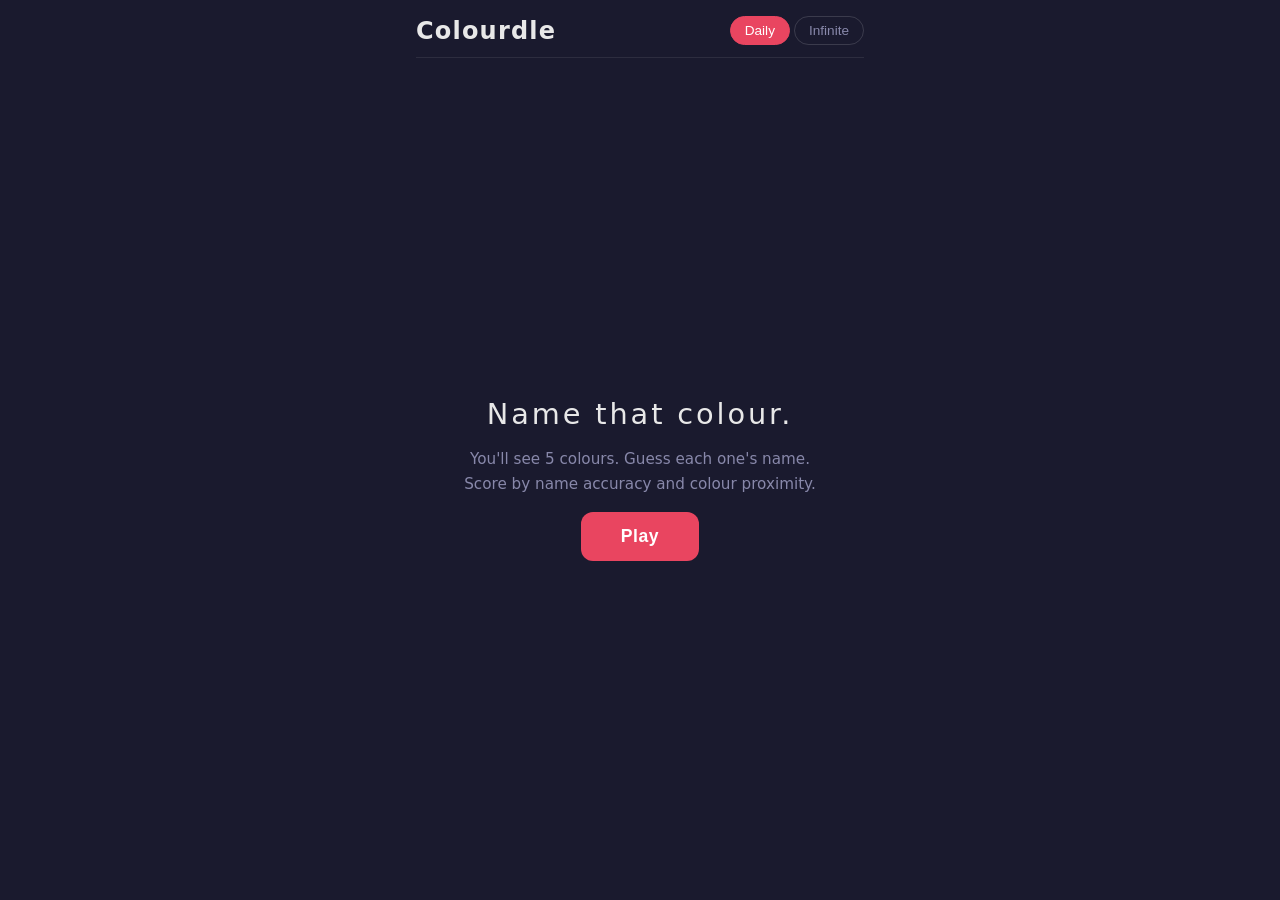
==== index.html @ d4359d78 "v0.1.0 — Colourdle: name that colour A daily colour-guessing game. See a colour, type its name, scor" ====
<!DOCTYPE html>
<html lang="en">
<head>
  <meta charset="UTF-8">
  <meta name="viewport" content="width=device-width, initial-scale=1.0">
  <title>Colourdle</title>
  <link rel="stylesheet" href="style.css">
</head>
<body>
  <div id="app">
    <header>
      <h1>Colourdle</h1>
      <nav>
        <button id="btn-daily" class="mode-btn active">Daily</button>
        <button id="btn-infinite" class="mode-btn">Infinite</button>
      </nav>
    </header>

    <!-- Start screen -->
    <div id="screen-start" class="screen active">
      <div class="start-content">
        <p class="tagline">Name that colour.</p>
        <p class="subtitle">You'll see 5 colours. Guess each one's name.<br>Score by name accuracy and colour proximity.</p>
        <button id="btn-start" class="big-btn">Play</button>
      </div>
    </div>

    <!-- Game screen -->
    <div id="screen-game" class="screen">
      <div class="round-info">
        <span id="round-counter">1 / 5</span>
        <span id="running-score">Score: 0</span>
      </div>
      <div id="colour-swatch"></div>
      <div class="input-area">
        <input type="text" id="guess-input" placeholder="Type a colour name..." autocomplete="off" autocapitalize="off" spellcheck="false">
        <button id="btn-guess" class="big-btn">Guess</button>
      </div>
    </div>

    <!-- Result screen (shown after each guess) -->
    <div id="screen-result" class="screen">
      <div class="result-colours">
        <div class="result-swatch-pair">
          <div>
            <div id="result-target" class="result-swatch"></div>
            <span id="result-target-name" class="swatch-label">Target</span>
          </div>
          <div>
            <div id="result-guess" class="result-swatch"></div>
            <span id="result-guess-name" class="swatch-label">Your guess</span>
          </div>
        </div>
      </div>
      <div class="result-scores">
        <div class="score-row">
          <span class="score-label">Name</span>
          <div class="score-bar-container">
            <div id="bar-name" class="score-bar"></div>
          </div>
          <span id="score-name" class="score-value">0</span>
        </div>
        <div class="score-row">
          <span class="score-label">HSB</span>
          <div class="score-bar-container">
            <div id="bar-hsb" class="score-bar"></div>
          </div>
          <span id="score-hsb" class="score-value">0</span>
        </div>
        <div class="score-row total">
          <span class="score-label">Total</span>
          <div class="score-bar-container">
            <div id="bar-total" class="score-bar"></div>
          </div>
          <span id="score-total" class="score-value">0</span>
        </div>
      </div>
      <button id="btn-next" class="big-btn">Next</button>
    </div>

    <!-- Summary screen (end of daily) -->
    <div id="screen-summary" class="screen">
      <h2 id="summary-title">Results</h2>
      <div id="summary-rounds"></div>
      <div id="summary-totals" class="summary-totals"></div>
      <button id="btn-share" class="big-btn">Share</button>
      <button id="btn-play-again" class="big-btn secondary">Play Again</button>
      <div id="share-toast" class="toast">Copied to clipboard!</div>
    </div>
  </div>

  <script src="colors.js"></script>
  <script src="game.js"></script>
</body>
</html>
---- style.css ----
* {
  margin: 0;
  padding: 0;
  box-sizing: border-box;
}

:root {
  --bg: #1a1a2e;
  --bg-light: #16213e;
  --surface: #0f3460;
  --text: #e8e8e8;
  --text-dim: #8888aa;
  --accent: #e94560;
  --accent-glow: #e9456044;
  --green: #4ade80;
  --yellow: #fbbf24;
  --red: #f87171;
  --radius: 12px;
}

body {
  background: var(--bg);
  color: var(--text);
  font-family: 'Segoe UI', system-ui, -apple-system, sans-serif;
  min-height: 100dvh;
  display: flex;
  justify-content: center;
}

#app {
  width: 100%;
  max-width: 480px;
  padding: 16px;
  display: flex;
  flex-direction: column;
  min-height: 100dvh;
}

header {
  display: flex;
  justify-content: space-between;
  align-items: center;
  padding-bottom: 12px;
  border-bottom: 1px solid #ffffff15;
  margin-bottom: 16px;
  flex-shrink: 0;
}

header h1 {
  font-size: 1.5rem;
  font-weight: 700;
  letter-spacing: 0.05em;
}

nav {
  display: flex;
  gap: 4px;
}

.mode-btn {
  background: transparent;
  border: 1px solid #ffffff25;
  color: var(--text-dim);
  padding: 6px 14px;
  border-radius: 20px;
  cursor: pointer;
  font-size: 0.85rem;
  transition: all 0.2s;
}

.mode-btn.active {
  background: var(--accent);
  border-color: var(--accent);
  color: white;
}

.mode-btn:hover:not(.active) {
  border-color: #ffffff55;
  color: var(--text);
}

/* Screens */
.screen {
  display: none;
  flex-direction: column;
  flex: 1;
}

.screen.active {
  display: flex;
}

/* Start screen */
.start-content {
  flex: 1;
  display: flex;
  flex-direction: column;
  align-items: center;
  justify-content: center;
  gap: 16px;
  text-align: center;
}

.tagline {
  font-size: 1.8rem;
  font-weight: 300;
  letter-spacing: 0.1em;
}

.subtitle {
  color: var(--text-dim);
  line-height: 1.6;
  font-size: 0.95rem;
}

/* Buttons */
.big-btn {
  background: var(--accent);
  color: white;
  border: none;
  padding: 14px 40px;
  border-radius: var(--radius);
  font-size: 1.1rem;
  font-weight: 600;
  cursor: pointer;
  transition: all 0.2s;
  letter-spacing: 0.03em;
}

.big-btn:hover {
  filter: brightness(1.15);
  box-shadow: 0 0 20px var(--accent-glow);
}

.big-btn:active {
  transform: scale(0.97);
}

.big-btn.secondary {
  background: transparent;
  border: 1px solid #ffffff25;
  color: var(--text-dim);
  padding: 12px 32px;
  font-size: 0.95rem;
}

.big-btn.secondary:hover {
  border-color: #ffffff55;
  color: var(--text);
  box-shadow: none;
}

/* Game screen */
.round-info {
  display: flex;
  justify-content: space-between;
  align-items: center;
  margin-bottom: 16px;
  font-size: 0.9rem;
  color: var(--text-dim);
}

#colour-swatch {
  flex: 1;
  min-height: 200px;
  border-radius: var(--radius);
  transition: background-color 0.4s;
  box-shadow: 0 4px 30px #00000044;
}

.input-area {
  display: flex;
  gap: 10px;
  margin-top: 16px;
  padding-bottom: 16px;
}

#guess-input {
  flex: 1;
  background: var(--bg-light);
  border: 2px solid #ffffff20;
  color: var(--text);
  padding: 14px 18px;
  border-radius: var(--radius);
  font-size: 1.1rem;
  outline: none;
  transition: border-color 0.2s;
}

#guess-input:focus {
  border-color: var(--accent);
}

#guess-input::placeholder {
  color: #ffffff40;
}

/* Result screen */
.result-colours {
  display: flex;
  justify-content: center;
  margin-bottom: 24px;
}

.result-swatch-pair {
  display: flex;
  gap: 16px;
  text-align: center;
}

.result-swatch {
  width: 130px;
  height: 130px;
  border-radius: var(--radius);
  box-shadow: 0 4px 20px #00000044;
}

.swatch-label {
  display: block;
  margin-top: 8px;
  font-size: 0.85rem;
  color: var(--text-dim);
  word-break: break-word;
}

.result-scores {
  display: flex;
  flex-direction: column;
  gap: 12px;
  margin-bottom: 24px;
}

.score-row {
  display: flex;
  align-items: center;
  gap: 12px;
}

.score-label {
  width: 50px;
  font-size: 0.85rem;
  color: var(--text-dim);
  text-align: right;
  flex-shrink: 0;
}

.score-bar-container {
  flex: 1;
  height: 28px;
  background: #ffffff10;
  border-radius: 6px;
  overflow: hidden;
}

.score-bar {
  height: 100%;
  border-radius: 6px;
  transition: width 0.6s cubic-bezier(0.22, 1, 0.36, 1);
  width: 0%;
}

.score-row:not(.total) .score-bar {
  background: linear-gradient(90deg, var(--accent), #ff6b8a);
}

.score-row.total .score-bar {
  background: linear-gradient(90deg, #8b5cf6, var(--accent));
}

.score-value {
  width: 36px;
  text-align: right;
  font-weight: 700;
  font-size: 1rem;
  flex-shrink: 0;
}

.score-row.total .score-label {
  color: var(--text);
  font-weight: 600;
}

.score-row.total .score-value {
  font-size: 1.1rem;
}

/* Summary screen */
#screen-summary {
  align-items: center;
}

#screen-summary h2 {
  margin-bottom: 20px;
  font-size: 1.4rem;
}

#summary-rounds {
  width: 100%;
  display: flex;
  flex-direction: column;
  gap: 8px;
  margin-bottom: 20px;
}

.summary-round {
  display: flex;
  align-items: center;
  gap: 10px;
  padding: 8px 12px;
  background: #ffffff08;
  border-radius: 8px;
}

.summary-swatch {
  width: 36px;
  height: 36px;
  border-radius: 6px;
  flex-shrink: 0;
}

.summary-name {
  flex: 1;
  font-size: 0.85rem;
  min-width: 0;
}

.summary-target-name {
  color: var(--text);
}

.summary-guess-name {
  color: var(--text-dim);
  font-size: 0.8rem;
}

.summary-score {
  font-weight: 700;
  font-size: 0.95rem;
  flex-shrink: 0;
}

.summary-totals {
  display: flex;
  gap: 24px;
  margin-bottom: 24px;
  padding: 16px;
  background: #ffffff08;
  border-radius: var(--radius);
}

.summary-total-item {
  text-align: center;
}

.summary-total-label {
  font-size: 0.75rem;
  color: var(--text-dim);
  text-transform: uppercase;
  letter-spacing: 0.1em;
}

.summary-total-value {
  font-size: 1.5rem;
  font-weight: 700;
  margin-top: 4px;
}

#btn-share {
  margin-bottom: 10px;
}

.toast {
  position: fixed;
  bottom: 30px;
  left: 50%;
  transform: translateX(-50%) translateY(20px);
  background: var(--surface);
  color: var(--text);
  padding: 12px 24px;
  border-radius: 8px;
  font-size: 0.9rem;
  opacity: 0;
  transition: all 0.3s;
  pointer-events: none;
}

.toast.show {
  opacity: 1;
  transform: translateX(-50%) translateY(0);
}

/* Score colors */
.score-great { color: var(--green); }
.score-good { color: var(--yellow); }
.score-poor { color: var(--red); }

/* Responsive */
@media (max-height: 700px) {
  #colour-swatch {
    min-height: 150px;
  }
  .result-swatch {
    width: 100px;
    height: 100px;
  }
}
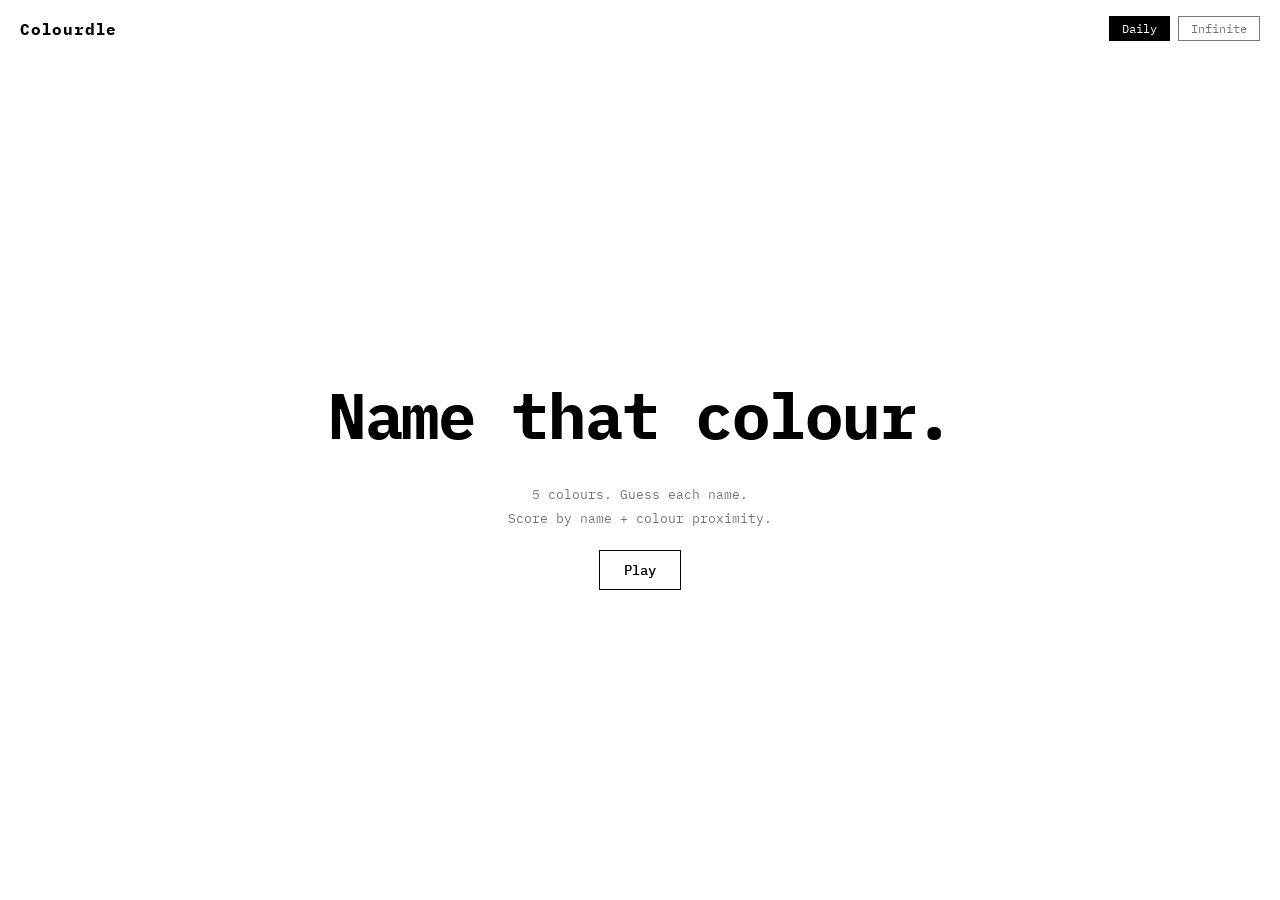
==== commit dae13f94: "Full UI overhaul — colour as background, web1.0 aesthetic Complete redesign inspired by entropist.ca" ====
--- a/index.html
+++ b/index.html
@@ -4,89 +4,96 @@
   <meta charset="UTF-8">
   <meta name="viewport" content="width=device-width, initial-scale=1.0">
   <title>Colourdle</title>
+  <link rel="preconnect" href="https://fonts.googleapis.com">
+  <link rel="preconnect" href="https://fonts.gstatic.com" crossorigin>
+  <link href="https://fonts.googleapis.com/css2?family=IBM+Plex+Mono:wght@400;500;700&display=swap" rel="stylesheet">
   <link rel="stylesheet" href="style.css">
 </head>
 <body>
   <div id="app">
-    <header>
-      <h1>Colourdle</h1>
-      <nav>
-        <button id="btn-daily" class="mode-btn active">Daily</button>
-        <button id="btn-infinite" class="mode-btn">Infinite</button>
-      </nav>
-    </header>
 
     <!-- Start screen -->
     <div id="screen-start" class="screen active">
-      <div class="start-content">
-        <p class="tagline">Name that colour.</p>
-        <p class="subtitle">You'll see 5 colours. Guess each one's name.<br>Score by name accuracy and colour proximity.</p>
-        <button id="btn-start" class="big-btn">Play</button>
+      <div class="chrome top">
+        <span class="title">Colourdle</span>
+        <span class="nav">
+          <button id="btn-daily" class="mode-btn active">Daily</button>
+          <button id="btn-infinite" class="mode-btn">Infinite</button>
+        </span>
+      </div>
+      <div class="fill-centre">
+        <p class="hero">Name that colour.</p>
+        <p class="sub">5 colours. Guess each name.<br>Score by name + colour proximity.</p>
+        <button id="btn-start" class="btn">Play</button>
       </div>
     </div>
 
     <!-- Game screen -->
     <div id="screen-game" class="screen">
-      <div class="round-info">
+      <div class="chrome top">
         <span id="round-counter">1 / 5</span>
-        <span id="running-score">Score: 0</span>
+        <span id="game-source" class="source-hint"></span>
+        <span id="running-score">0</span>
       </div>
-      <div id="colour-swatch"></div>
-      <div class="input-area">
-        <input type="text" id="guess-input" placeholder="Type a colour name..." autocomplete="off" autocapitalize="off" spellcheck="false">
-        <button id="btn-guess" class="big-btn">Guess</button>
+      <div class="fill-centre">
+        <div class="input-row">
+          <input type="text" id="guess-input" placeholder="..." autocomplete="off" autocapitalize="off" spellcheck="false">
+          <button id="btn-guess" class="btn">&rarr;</button>
+        </div>
       </div>
     </div>
 
-    <!-- Result screen (shown after each guess) -->
+    <!-- Result screen -->
     <div id="screen-result" class="screen">
-      <div class="result-colours">
-        <div class="result-swatch-pair">
-          <div>
-            <div id="result-target" class="result-swatch"></div>
-            <span id="result-target-name" class="swatch-label">Target</span>
-          </div>
-          <div>
-            <div id="result-guess" class="result-swatch"></div>
-            <span id="result-guess-name" class="swatch-label">Your guess</span>
+      <div class="chrome top">
+        <span id="result-target-label">The colour was</span>
+        <span id="result-target-source" class="source-tag"></span>
+      </div>
+      <div class="result-body">
+        <div class="result-answer">
+          <span id="result-target-name" class="big-name"></span>
+        </div>
+        <div class="result-guess-row">
+          <div id="result-guess-swatch" class="inline-swatch"></div>
+          <div class="result-guess-info">
+            <span id="result-guess-name" class="guess-name"></span>
+            <span id="result-guess-source" class="source-tag"></span>
           </div>
         </div>
+        <div class="scores">
+          <div class="score-line">
+            <span class="score-key">Name<span class="score-hint">How close is your guess to the name?</span></span>
+            <span id="score-name" class="score-val">0</span>
+          </div>
+          <div class="score-line">
+            <span class="score-key">Colour<span id="hint-hsb" class="score-hint"></span></span>
+            <span id="score-hsb" class="score-val">0</span>
+          </div>
+          <div class="score-line total">
+            <span class="score-key">Total</span>
+            <span id="score-total" class="score-val">0</span>
+          </div>
+        </div>
+        <button id="btn-next" class="btn">Next</button>
       </div>
-      <div class="result-scores">
-        <div class="score-row">
-          <span class="score-label">Name</span>
-          <div class="score-bar-container">
-            <div id="bar-name" class="score-bar"></div>
-          </div>
-          <span id="score-name" class="score-value">0</span>
-        </div>
-        <div class="score-row">
-          <span class="score-label">HSB</span>
-          <div class="score-bar-container">
-            <div id="bar-hsb" class="score-bar"></div>
-          </div>
-          <span id="score-hsb" class="score-value">0</span>
-        </div>
-        <div class="score-row total">
-          <span class="score-label">Total</span>
-          <div class="score-bar-container">
-            <div id="bar-total" class="score-bar"></div>
-          </div>
-          <span id="score-total" class="score-value">0</span>
-        </div>
-      </div>
-      <button id="btn-next" class="big-btn">Next</button>
     </div>
 
-    <!-- Summary screen (end of daily) -->
+    <!-- Summary screen -->
     <div id="screen-summary" class="screen">
-      <h2 id="summary-title">Results</h2>
-      <div id="summary-rounds"></div>
-      <div id="summary-totals" class="summary-totals"></div>
-      <button id="btn-share" class="big-btn">Share</button>
-      <button id="btn-play-again" class="big-btn secondary">Play Again</button>
-      <div id="share-toast" class="toast">Copied to clipboard!</div>
+      <div class="chrome top">
+        <span id="summary-title">Results</span>
+      </div>
+      <div class="summary-body">
+        <div id="summary-rounds"></div>
+        <div id="summary-totals" class="summary-totals"></div>
+        <div class="summary-actions">
+          <button id="btn-share" class="btn">Share</button>
+          <button id="btn-play-again" class="btn dim">Play Again</button>
+        </div>
+        <div id="share-toast" class="toast">Copied to clipboard!</div>
+      </div>
     </div>
+
   </div>
 
   <script src="colors.js"></script>
--- a/style.css
+++ b/style.css
@@ -1,3 +1,5 @@
+/* Colourdle — web1.0 as web4.0 */
+
 * {
   margin: 0;
   padding: 0;
@@ -5,347 +7,330 @@
 }
 
 :root {
-  --bg: #1a1a2e;
-  --bg-light: #16213e;
-  --surface: #0f3460;
-  --text: #e8e8e8;
-  --text-dim: #8888aa;
-  --accent: #e94560;
-  --accent-glow: #e9456044;
-  --green: #4ade80;
-  --yellow: #fbbf24;
-  --red: #f87171;
-  --radius: 12px;
+  --mono: 'IBM Plex Mono', 'Courier New', monospace;
+  --fg: #000;
+  --fg-dim: #00000088;
+  --bg: #fff;
 }
 
 body {
+  font-family: var(--mono);
+  font-size: 14px;
+  line-height: 1.5;
   background: var(--bg);
-  color: var(--text);
-  font-family: 'Segoe UI', system-ui, -apple-system, sans-serif;
+  color: var(--fg);
   min-height: 100dvh;
-  display: flex;
-  justify-content: center;
 }
 
 #app {
-  width: 100%;
-  max-width: 480px;
-  padding: 16px;
-  display: flex;
-  flex-direction: column;
   min-height: 100dvh;
-}
-
-header {
-  display: flex;
-  justify-content: space-between;
-  align-items: center;
-  padding-bottom: 12px;
-  border-bottom: 1px solid #ffffff15;
-  margin-bottom: 16px;
-  flex-shrink: 0;
-}
-
-header h1 {
-  font-size: 1.5rem;
-  font-weight: 700;
-  letter-spacing: 0.05em;
-}
-
-nav {
-  display: flex;
-  gap: 4px;
-}
-
-.mode-btn {
-  background: transparent;
-  border: 1px solid #ffffff25;
-  color: var(--text-dim);
-  padding: 6px 14px;
-  border-radius: 20px;
-  cursor: pointer;
-  font-size: 0.85rem;
-  transition: all 0.2s;
-}
-
-.mode-btn.active {
-  background: var(--accent);
-  border-color: var(--accent);
-  color: white;
-}
-
-.mode-btn:hover:not(.active) {
-  border-color: #ffffff55;
-  color: var(--text);
+  display: flex;
+  flex-direction: column;
 }
 
 /* Screens */
 .screen {
   display: none;
   flex-direction: column;
-  flex: 1;
-}
-
+  min-height: 100dvh;
+}
 .screen.active {
   display: flex;
 }
 
+/* Chrome bar — always at top */
+.chrome {
+  display: flex;
+  justify-content: space-between;
+  align-items: center;
+  padding: 16px 20px;
+  font-size: 13px;
+  flex-shrink: 0;
+  gap: 12px;
+}
+
+.title {
+  font-weight: 700;
+  font-size: 16px;
+  letter-spacing: 0.05em;
+}
+
+/* Mode buttons */
+.mode-btn {
+  background: none;
+  border: 1px solid var(--fg-dim);
+  color: var(--fg-dim);
+  font-family: var(--mono);
+  font-size: 12px;
+  padding: 4px 12px;
+  cursor: pointer;
+  transition: all 0.15s;
+}
+.mode-btn.active {
+  background: var(--fg);
+  color: var(--bg);
+  border-color: var(--fg);
+}
+.mode-btn:hover:not(.active) {
+  border-color: var(--fg);
+  color: var(--fg);
+}
+
+/* Buttons */
+.btn {
+  font-family: var(--mono);
+  font-size: 14px;
+  font-weight: 500;
+  padding: 10px 24px;
+  border: 1px solid var(--fg);
+  background: var(--bg);
+  color: var(--fg);
+  cursor: pointer;
+  transition: all 0.15s;
+}
+.btn:hover {
+  background: var(--fg);
+  color: var(--bg);
+}
+.btn.dim {
+  border-color: var(--fg-dim);
+  color: var(--fg-dim);
+}
+.btn.dim:hover {
+  border-color: var(--fg);
+  background: var(--fg);
+  color: var(--bg);
+}
+
+/* Centre content */
+.fill-centre {
+  flex: 1;
+  display: flex;
+  flex-direction: column;
+  align-items: center;
+  justify-content: center;
+  padding: 20px;
+  gap: 20px;
+}
+
 /* Start screen */
-.start-content {
+.hero {
+  font-size: clamp(2rem, 8vw, 4rem);
+  font-weight: 700;
+  text-align: center;
+  letter-spacing: -0.02em;
+}
+.sub {
+  text-align: center;
+  color: var(--fg-dim);
+  font-size: 13px;
+  line-height: 1.8;
+}
+
+/* Source hint — shown during guessing */
+.source-hint {
+  font-size: 11px;
+  color: var(--fg-dim);
+  text-transform: uppercase;
+  letter-spacing: 0.15em;
+}
+
+.source-tag {
+  font-size: 11px;
+  color: var(--fg-dim);
+  text-transform: uppercase;
+  letter-spacing: 0.1em;
+}
+
+/* Game screen input */
+.input-row {
+  display: flex;
+  gap: 8px;
+  width: 100%;
+  max-width: 400px;
+}
+
+#guess-input {
+  flex: 1;
+  font-family: var(--mono);
+  font-size: 18px;
+  padding: 12px 16px;
+  border: 1px solid var(--fg);
+  background: transparent;
+  color: var(--fg);
+  outline: none;
+}
+#guess-input::placeholder {
+  color: var(--fg-dim);
+}
+#guess-input:focus {
+  border-width: 2px;
+  padding: 11px 15px;
+}
+
+.input-row .btn {
+  font-size: 18px;
+  padding: 12px 18px;
+}
+
+/* Result screen */
+.result-body {
   flex: 1;
   display: flex;
   flex-direction: column;
   align-items: center;
   justify-content: center;
-  gap: 16px;
+  padding: 20px;
+  gap: 24px;
+}
+
+.result-answer {
   text-align: center;
 }
 
-.tagline {
-  font-size: 1.8rem;
-  font-weight: 300;
-  letter-spacing: 0.1em;
-}
-
-.subtitle {
-  color: var(--text-dim);
-  line-height: 1.6;
-  font-size: 0.95rem;
-}
-
-/* Buttons */
-.big-btn {
-  background: var(--accent);
-  color: white;
-  border: none;
-  padding: 14px 40px;
-  border-radius: var(--radius);
-  font-size: 1.1rem;
-  font-weight: 600;
-  cursor: pointer;
-  transition: all 0.2s;
-  letter-spacing: 0.03em;
-}
-
-.big-btn:hover {
-  filter: brightness(1.15);
-  box-shadow: 0 0 20px var(--accent-glow);
-}
-
-.big-btn:active {
-  transform: scale(0.97);
-}
-
-.big-btn.secondary {
-  background: transparent;
-  border: 1px solid #ffffff25;
-  color: var(--text-dim);
-  padding: 12px 32px;
-  font-size: 0.95rem;
-}
-
-.big-btn.secondary:hover {
-  border-color: #ffffff55;
-  color: var(--text);
-  box-shadow: none;
-}
-
-/* Game screen */
-.round-info {
+.big-name {
+  font-size: clamp(1.5rem, 6vw, 3rem);
+  font-weight: 700;
+  letter-spacing: -0.01em;
+}
+
+.result-guess-row {
+  display: flex;
+  align-items: center;
+  gap: 12px;
+}
+
+.inline-swatch {
+  width: 32px;
+  height: 32px;
+  border: 1px solid var(--fg-dim);
+  flex-shrink: 0;
+}
+
+.guess-name {
+  font-size: 13px;
+}
+
+.result-guess-info {
+  display: flex;
+  flex-direction: column;
+  gap: 2px;
+}
+
+/* Scores */
+.scores {
+  width: 100%;
+  max-width: 320px;
+  display: flex;
+  flex-direction: column;
+  gap: 6px;
+  border-top: 1px solid var(--fg-dim);
+  border-bottom: 1px solid var(--fg-dim);
+  padding: 12px 0;
+}
+
+.score-line {
   display: flex;
   justify-content: space-between;
-  align-items: center;
-  margin-bottom: 16px;
-  font-size: 0.9rem;
-  color: var(--text-dim);
-}
-
-#colour-swatch {
-  flex: 1;
-  min-height: 200px;
-  border-radius: var(--radius);
-  transition: background-color 0.4s;
-  box-shadow: 0 4px 30px #00000044;
-}
-
-.input-area {
-  display: flex;
-  gap: 10px;
-  margin-top: 16px;
-  padding-bottom: 16px;
-}
-
-#guess-input {
-  flex: 1;
-  background: var(--bg-light);
-  border: 2px solid #ffffff20;
-  color: var(--text);
-  padding: 14px 18px;
-  border-radius: var(--radius);
-  font-size: 1.1rem;
-  outline: none;
-  transition: border-color 0.2s;
-}
-
-#guess-input:focus {
-  border-color: var(--accent);
-}
-
-#guess-input::placeholder {
-  color: #ffffff40;
-}
-
-/* Result screen */
-.result-colours {
-  display: flex;
-  justify-content: center;
-  margin-bottom: 24px;
-}
-
-.result-swatch-pair {
-  display: flex;
-  gap: 16px;
-  text-align: center;
-}
-
-.result-swatch {
-  width: 130px;
-  height: 130px;
-  border-radius: var(--radius);
-  box-shadow: 0 4px 20px #00000044;
-}
-
-.swatch-label {
-  display: block;
-  margin-top: 8px;
-  font-size: 0.85rem;
-  color: var(--text-dim);
-  word-break: break-word;
-}
-
-.result-scores {
-  display: flex;
-  flex-direction: column;
-  gap: 12px;
-  margin-bottom: 24px;
-}
-
-.score-row {
-  display: flex;
-  align-items: center;
-  gap: 12px;
-}
-
-.score-label {
-  width: 50px;
-  font-size: 0.85rem;
-  color: var(--text-dim);
-  text-align: right;
-  flex-shrink: 0;
-}
-
-.score-bar-container {
-  flex: 1;
-  height: 28px;
-  background: #ffffff10;
-  border-radius: 6px;
-  overflow: hidden;
-}
-
-.score-bar {
-  height: 100%;
-  border-radius: 6px;
-  transition: width 0.6s cubic-bezier(0.22, 1, 0.36, 1);
-  width: 0%;
-}
-
-.score-row:not(.total) .score-bar {
-  background: linear-gradient(90deg, var(--accent), #ff6b8a);
-}
-
-.score-row.total .score-bar {
-  background: linear-gradient(90deg, #8b5cf6, var(--accent));
-}
-
-.score-value {
-  width: 36px;
-  text-align: right;
-  font-weight: 700;
-  font-size: 1rem;
-  flex-shrink: 0;
-}
-
-.score-row.total .score-label {
-  color: var(--text);
-  font-weight: 600;
-}
-
-.score-row.total .score-value {
-  font-size: 1.1rem;
-}
-
-/* Summary screen */
-#screen-summary {
-  align-items: center;
-}
-
-#screen-summary h2 {
-  margin-bottom: 20px;
-  font-size: 1.4rem;
+  align-items: baseline;
+  font-size: 13px;
+}
+
+.score-line.total {
+  font-weight: 700;
+  font-size: 15px;
+  margin-top: 4px;
+  padding-top: 6px;
+  border-top: 1px solid var(--fg-dim);
+}
+
+.score-key {
+  display: flex;
+  flex-direction: column;
+}
+
+.score-hint {
+  font-size: 10px;
+  color: var(--fg-dim);
+  font-weight: 400;
+}
+
+.score-val {
+  font-weight: 700;
+  font-variant-numeric: tabular-nums;
+}
+
+/* Score colours */
+.score-great { color: inherit; }
+.score-good { opacity: 0.7; }
+.score-poor { opacity: 0.4; }
+
+/* Summary */
+.summary-body {
+  flex: 1;
+  display: flex;
+  flex-direction: column;
+  align-items: center;
+  padding: 20px;
+  gap: 20px;
+  overflow-y: auto;
 }
 
 #summary-rounds {
   width: 100%;
-  display: flex;
-  flex-direction: column;
-  gap: 8px;
-  margin-bottom: 20px;
+  max-width: 500px;
+  display: flex;
+  flex-direction: column;
+  gap: 1px;
 }
 
 .summary-round {
   display: flex;
   align-items: center;
-  gap: 10px;
-  padding: 8px 12px;
-  background: #ffffff08;
-  border-radius: 8px;
+  gap: 12px;
+  padding: 10px 0;
+  border-bottom: 1px solid var(--fg-dim);
+  font-size: 13px;
 }
 
 .summary-swatch {
-  width: 36px;
-  height: 36px;
-  border-radius: 6px;
+  width: 28px;
+  height: 28px;
   flex-shrink: 0;
+  border: 1px solid var(--fg-dim);
 }
 
 .summary-name {
   flex: 1;
-  font-size: 0.85rem;
   min-width: 0;
 }
 
 .summary-target-name {
-  color: var(--text);
+  font-weight: 500;
+}
+
+.summary-source {
+  font-size: 10px;
+  color: var(--fg-dim);
+  text-transform: uppercase;
+  letter-spacing: 0.1em;
 }
 
 .summary-guess-name {
-  color: var(--text-dim);
-  font-size: 0.8rem;
+  font-size: 12px;
+  color: var(--fg-dim);
 }
 
 .summary-score {
   font-weight: 700;
-  font-size: 0.95rem;
+  font-variant-numeric: tabular-nums;
   flex-shrink: 0;
 }
 
 .summary-totals {
   display: flex;
-  gap: 24px;
-  margin-bottom: 24px;
-  padding: 16px;
-  background: #ffffff08;
-  border-radius: var(--radius);
+  gap: 32px;
+  font-size: 13px;
 }
 
 .summary-total-item {
@@ -353,54 +338,47 @@
 }
 
 .summary-total-label {
-  font-size: 0.75rem;
-  color: var(--text-dim);
+  font-size: 10px;
   text-transform: uppercase;
-  letter-spacing: 0.1em;
+  letter-spacing: 0.15em;
+  color: var(--fg-dim);
 }
 
 .summary-total-value {
-  font-size: 1.5rem;
+  font-size: 20px;
   font-weight: 700;
   margin-top: 4px;
-}
-
-#btn-share {
-  margin-bottom: 10px;
-}
-
+  font-variant-numeric: tabular-nums;
+}
+
+.summary-actions {
+  display: flex;
+  gap: 12px;
+}
+
+/* Toast */
 .toast {
   position: fixed;
   bottom: 30px;
   left: 50%;
   transform: translateX(-50%) translateY(20px);
-  background: var(--surface);
-  color: var(--text);
-  padding: 12px 24px;
-  border-radius: 8px;
-  font-size: 0.9rem;
+  background: var(--fg);
+  color: var(--bg);
+  padding: 10px 20px;
+  font-family: var(--mono);
+  font-size: 12px;
   opacity: 0;
   transition: all 0.3s;
   pointer-events: none;
 }
-
 .toast.show {
   opacity: 1;
   transform: translateX(-50%) translateY(0);
 }
 
-/* Score colors */
-.score-great { color: var(--green); }
-.score-good { color: var(--yellow); }
-.score-poor { color: var(--red); }
-
 /* Responsive */
-@media (max-height: 700px) {
-  #colour-swatch {
-    min-height: 150px;
-  }
-  .result-swatch {
-    width: 100px;
-    height: 100px;
-  }
-}
+@media (max-width: 480px) {
+  .chrome { padding: 12px 16px; }
+  .input-row { max-width: 100%; }
+  .scores { max-width: 100%; }
+}
